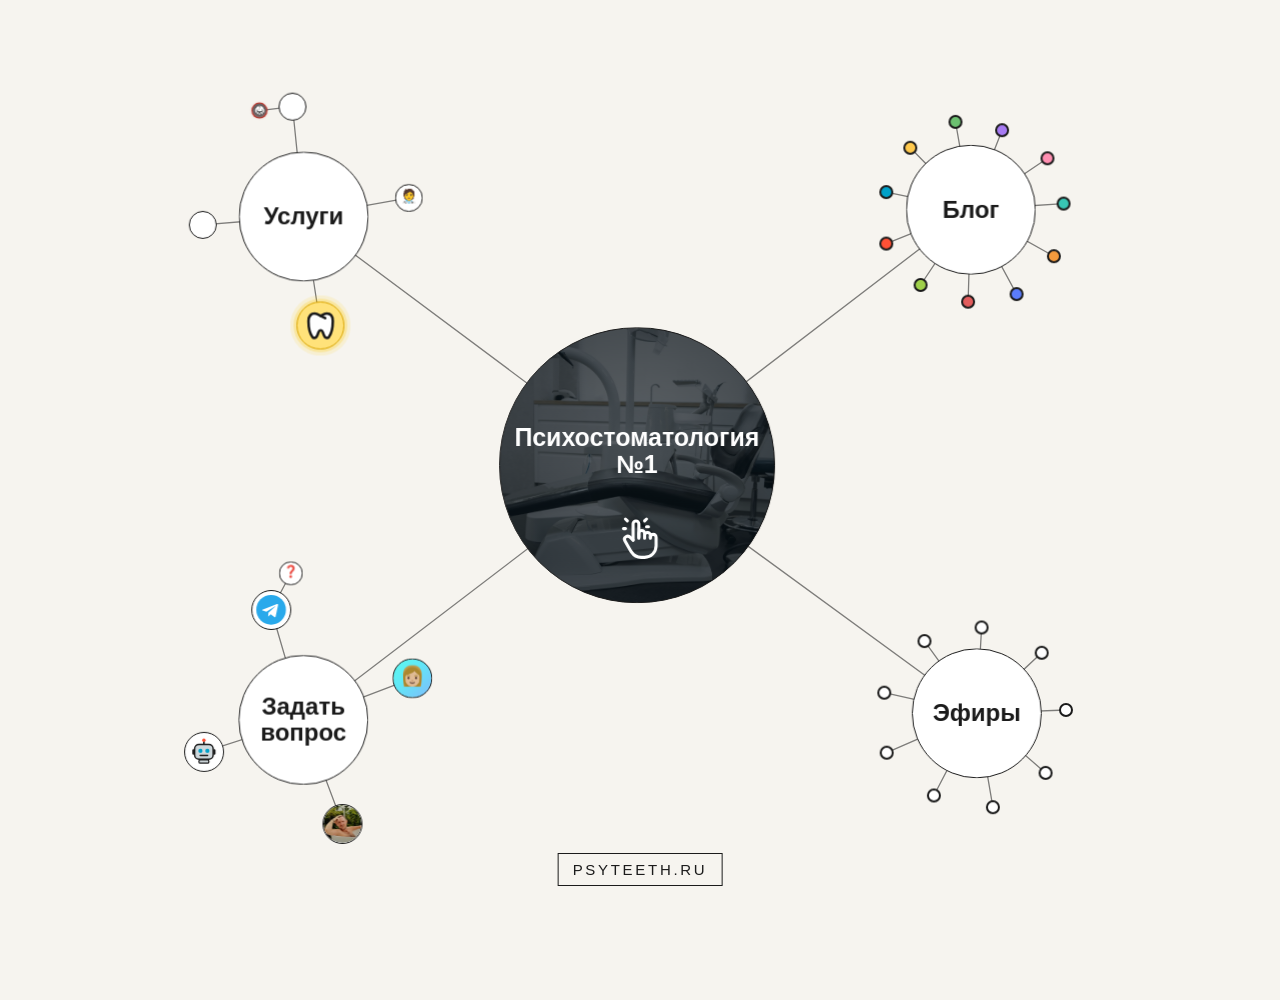
==== index.html @ ec3fba0e "Easter egg: smooth time-based eased transitions (one per step, no pauses); runs without touching the" ====
<!DOCTYPE html>
<html lang="ru">
<head>
<meta charset="utf-8">
<meta name="viewport" content="width=device-width, initial-scale=1">
<meta name="color-scheme" content="light only">
<title>Психостоматология №1</title>
<meta name="description" content="Про зубы через отношения. Без сверления и удаления.">
<link rel="canonical" href="https://psyteeth.ru/">
<meta property="og:type" content="website">
<meta property="og:title" content="Психостоматология №1">
<meta property="og:description" content="Про зубы через отношения. Без сверления и удаления.">
<meta property="og:url" content="https://psyteeth.ru/">
<meta property="og:image" content="https://psyteeth.ru/assets/img/62626664-noroot.jpg">
<link rel="icon" href="./assets/img/30326538-ttttt.svg" type="image/svg+xml">
<link rel="stylesheet" href="./assets/css/graph.css?v=98">
</head>
<body>

<a class="brand" href="#">psyteeth.ru</a>

<main id="stage" class="stage" aria-label="Карта сайта">
  <svg id="links" class="links" aria-hidden="true"></svg>
  <div id="nodes"></div>
</main>

<!-- Fallback / SEO: обычная навигация по всем разделам (видна без JS) -->
<nav id="plain" class="plain">
  <h1>Психостоматология №1</h1>
  <p>с 2020 меняем представление о работе с зубами</p>
  <h2>Услуги</h2>
  <ul>
    <li><a href="#d-diag">Бесплатная психостоматологическая диагностика</a></li>
    <li><a href="#d-cons">Первичная консультация</a></li>
    <li><a href="#d-group">Психостоматологическое сопровождение</a></li>
    <li><a href="#d-clinic">Сотрудничество для стоматологов, ортодонтов и клиник</a></li>
  </ul>
  <h2>Блог</h2>
  <ul>
    <li><a href="./tpost/2b5z7y31y1-kak-s-zubami-tak-i-s-lyudmi/">Как с зубами, так и с людьми</a></li>
    <li><a href="./tpost/4pg2djogx1-neirofiziologiya-otnoshenii/">Нейрофизиология отношений</a></li>
    <li><a href="./tpost/xg83um4a61-rabota-s-zubami-cherez-otnosheniya/">Работа с зубами через отношения</a></li>
    <li><a href="./tpost/5kuc10joi1-3-nartsissicheskie-manipulyatsii-dlya-ro/">3 нарциссические манипуляции для роста зубов</a></li>
    <li><a href="./tpost/fkoyrnydv1-priznaki-limbicheskoi-kommunikatsii/">Признаки лимбической коммуникации</a></li>
    <li><a href="./tpost/jg9p8c63y1-ot-malodushiya-k-smireniyu-sokrovischa-i/">От малодушия к смирению. Сокровища и ядовитые змеи.</a></li>
    <li><a href="./tpost/9784akp351-strashnaya-istoriya-21-zuba-papasha-to-t/">Страшная история 21 зуба. Папаша-то твой козлом был.</a></li>
    <li><a href="./tpost/hick2ydx31-zubi-i-beskonechnaya-borba-zla-s-dobrom/">Зубы и бесконечная борьба зла с добром.</a></li>
    <li><a href="./tpost/separation/">Третья сепарация</a></li>
    <li><a href="./tpost/havefun/">Инструкция по эксплуатации "БЕЗЗУБЫХ".</a></li>
    <li><a href="./tpost/shutup/">Закрой свой рот! Ты слишком ...</a></li>
  </ul>
  <h2>Эфиры</h2>
  <ul>
    <li><a href="https://t.me/psy_teeth_official/780">Чем дышат клиенты Психостоматологии №1</a></li>
    <li><a href="https://t.me/psy_teeth_official/777">Зубы и чувства, которые за ними прячутся</a></li>
    <li><a href="https://t.me/psy_teeth_official/772">Стабилизатор или катализатор</a></li>
    <li><a href="https://t.me/psy_teeth_official/767">Расстройство</a></li>
    <li><a href="https://t.me/psy_teeth_official/732">Очковтирательство</a></li>
    <li><a href="https://t.me/psy_teeth_official/718">Слова</a></li>
    <li><a href="https://t.me/psy_teeth_official/692">Я строю себя из других</a></li>
    <li><a href="https://t.me/psy_teeth_official/689">Запрет на победу</a></li>
    <li><a href="https://t.me/psy_teeth_official/674">Лайфхак да Винчи</a></li>
  </ul>
  <p><a href="https://t.me/psy_teeth_official">Больше эфиров и подкастов в Телеграм-канале</a></p>
  <h2>Задать вопрос</h2>
  <ul>
    <li><a href="https://t.me/psyteeth">Администратору Марии</a></li>
    <li><a href="https://t.me/happinessguy">Создателю Психостоматологии №1 Антону Казакову</a></li>
    <li><a href="https://t.me/dramakiller_bot">Боту про зубы и отношения</a></li>
    <li><a href="https://t.me/psy_teeth">В чате психостоматологии</a></li>
  </ul>
</nav>

<dialog id="modal" class="modal">
  <button class="modal__close" type="button" aria-label="Закрыть">×</button>
  <div class="modal__body"></div>
</dialog>

<!-- Тексты услуг (перенесены с psyteeth.ru без изменений) -->
<div class="details" id="details">
<section id="d-diag">
  <h3>Бесплатная психостоматологическая диагностика</h3>
  <p>Проводится для следующих случаев:</p>
  <ul>
    <li>кариес с наличием болевых ощущений и без</li><li>кривизна зуба</li><li>раскол/скол зуба</li><li>зубной камень</li><li>периодонтит</li><li>пародонтит</li><li>стоматит</li><li>адентия</li><li>спадание моста</li><li>налёт</li><li>запах</li><li>киста</li><li>гранулема, свищ</li><li>проблемы прикуса</li><li>рецессия десны</li><li>травматичность десны</li><li>кровоточивость</li><li>и другие беспокоящие вопросы, в т.ч. по зубам детей.</li>
  </ul>
  <p><strong>! если тот или иной вопрос по зубам не вызывает у вас дискомфорта, диагностика вам не подходит !</strong></p>
  <p>Бесплатная диагностика предназначена для поиска причин происходящего с зубами/десной/челюстью, продолжительность до 20 минут.</p>
  <p><strong>Что вы получите:</strong></p>
  <ul>
    <li>понимание проблемного паттерна коммуникации в повторяющейся стрессовой ситуации;</li>
    <li>понимание целевого паттерна коммуникации в стрессовой ситуации;</li>
    <li>рекомендации по развитию целевого поведения.</li>
  </ul>
  <p><strong>Формат проведения:</strong> видео созвон с записью видео (видео может быть использовано на ресурсах психостоматологии). Если Вас смущает публичный формат, то есть возможность провести диагностику без записи видео. Стоимость такой диагностики 1000 рублей.</p>
  <p><strong>Диагностику проводит:</strong> руководитель психостоматологии.</p>
  <p>Запись через администратора Марию — писать <a class="link" href="https://t.me/psyteeth" target="_blank" rel="noopener">в Telegram</a></p>
</section>
<section id="d-cons">
  <h3>Первичная консультация</h3>
  <p>Психологическая консультация по беспокоящему состоянию/симптому зубов или челюсти продолжительностью 1 час. За это время вы сможете:</p>
  <ul>
    <li>Проработать свой запрос по волнующему вопросу с зубами</li>
    <li>Протестировать передовые психостоматологические техники для работы с зубами и отношениями.</li>
  </ul>
  <p><strong>Стоимость:</strong> 2500 руб* (повторные консультации - 5000 руб.)<br><strong>Формат:</strong> онлайн**<br><strong>Консультацию проводит:</strong> специалист психостоматологии.</p>
  <p>*в случае отсутствия готовности к психостоматологической работе или психологического сопротивления к работе консультация прерывается, стоимость возвращается в полном объема.<br>** консультация проходит в онлайн формате и происходит над одним конкретным симптомом, который ощутимо беспокоит в моменте.</p>
  <p>Запись через администратора Марию — писать <a class="link" href="https://t.me/psyteeth" target="_blank" rel="noopener">в Telegram</a></p>
</section>
<section id="d-group">
  <h3>Психостоматологическое сопровождение (лучший вариант для работы с зубами)</h3>
  <p>Психостоматологическая работа с зубами через работу с коммуникацией в отношениях (в групповом формате)</p>
  <ul>
    <li>для тех, кто решительно нацелен на улучшение состояния зубов через работу с отношениями;</li>
    <li>в онлайн формате, в группе единомышленников, с поддержкой специалистов психостоматологии;</li>
    <li>для того, чтобы развить эмоциональную устойчивость в любой коммуникации, научиться переводить стресс оппонента в спокойствие и уметь выстраивать конструктивную коммуникацию с любым человеком.</li>
  </ul>
  <p>Сопровождение доступно только после бесплатной диагностики.<br>Происходит в групповом формате при участии всех специалистов Психостоматологии №1.</p>
  <p><strong>Стоимость:</strong> 15 000 руб / месяц<br>Возможно индивидуальное сопровождение.<br>Подробнее о том, как происходит работа - <a class="link" href="https://psyteeth.github.io/schedule/" target="_blank" rel="noopener">в статистике</a></p>
</section>
<section id="d-clinic">
  <h3>Сотрудничество для стоматологов, ортодонтов и клиник</h3>
  <p>Психостоматологическая диагностика вашего клиента на предмет первопричин проблемы</p>
  <ul>
    <li>чтобы было понятно, почему происходят рецидивы и как их избежать</li>
    <li>чтобы прояснить необъяснимые с точки зрения классической стоматологии процессы</li>
    <li>чтобы результаты вашей работы сохранялись дольше</li>
    <li>чтобы добавить профессионализма своему подходу</li>
    <li>чтобы провести научное исследование на тему совместного подхода в работе с зубами</li>
  </ul>
  <p>Вы можете быть одними из первых, кто внедрит в свою работу психостоматологический подход, а можете подождать пока это станет мейнстримом.</p>
  <p><a class="link" href="https://t.me/psyteeth">Обговорить этот вопрос в чате</a></p>
</section>
<section id="d-example" data-wide>
  <div class="ex">
    <img class="ex__img" src="./assets/img/38663039-getty-images--Nf8tXG.jpg" alt="Улыбающаяся женщина держит снимок своих зубов">
    <div class="ex__b">
      <p class="ex__lead">И в итоге таких историй накапливается на пол‑рта, а то и больше.</p>
      <div class="ex__col ex__she"><b>И тогда человек сколько угодно может говорить о себе, что он</b><span>свободный</span><span>лёгкий</span><span>радостный</span><span>открытый</span><span>уверенный</span><span>спокойный</span></div>
      <div class="ex__col ex__teeth"><b>А его зубы будут снова и снова говорить, что внутри он чувствует себя</b><span>некрасивым</span><span>ущербным</span><span>неполноценным</span><span>виноватым</span><span>тревожным</span><span>жалким</span><i>и фонит этим. И удивляется, почему что-то в жизни не получается и к нему странно относятся.</i></div>
      <p class="ex__end">Поэтому, если у тебя дискомфорт с зубами, возможно, это знак, что пришло время перестать его накапливать и фонить им и что-то в своей жизни поменять.</p>
      <button type="button" class="ex__ok" data-close>Понятненько</button>
    </div>
  </div>
</section>
<section id="d-kungfu">
  <div class="zkf">
    <div class="zkf__head"><h3>Зубное кунг-фу</h3><span class="zkf__tag">с личным тренером</span></div>
    <p>Вас задевают, а вы терпите и держите лицо. Исцеление отношений помогает перестать подстраиваться и срываться. Зубное кунг-фу добавляет личного тренера и конкретные шаги, чтобы пройти <a class="zkf__link" href="./tpost/xg83um4a61-rabota-s-zubami-cherez-otnosheniya/" target="_blank" rel="noopener">Путь Героя</a>: сделать то, что раньше избегали, и вернуть себе часть себя, от которой когда-то отказались ради мира с другими.</p>
    <ul>
      <li>Каждую неделю один шаг, которого вы избегали (сказать, отказать, попросить), и разбор того, что при этом поднимается: страх, стыд, вина.</li>
      <li>Чужое недовольство перестаёт выбивать из колеи, а силы, которые уходили на терпение, возвращаются.</li>
      <li>Вы смотрите, как вместе с этим меняются зубы и отношения.</li>
    </ul>
    <p><strong>5 созвонов-тренировок в неделю</strong>, 2 дня выходных.</p>
    <div class="zkf__tiles">
      <div class="zkf__tile">
        <span class="zkf__who">с Гульназ, Таней или Яной</span>
        <span class="zkf__price">+20 000 ₽ в месяц</span>
        <span class="zkf__dur">тренировка 20–40 минут</span>
        <span class="zkf__extra"><strong>Бонус сверх пяти:</strong> раз в неделю дополнительная тренировка с Антоном на эфире Исцеления отношений. Этот формат только для участников Зубного кунг-фу.</span>
      </div>
      <div class="zkf__col">
        <div class="zkf__tile">
          <span class="zkf__who">с Антоном</span>
          <span class="zkf__price">+50 000 ₽ в месяц</span>
          <span class="zkf__dur">тренировка 15–30 минут</span>
        </div>
        <div class="zkf__book">
          <span>Участие в Зубном кунг-фу возможно только при одновременном участии в Исцелении отношений.</span>
          <span>Запись через администратора Марию — писать <a class="zkf__link" href="https://t.me/psyteeth" target="_blank" rel="noopener">в Telegram</a></span>
        </div>
      </div>
    </div>
  </div>
</section>
<section id="d-chat">
  <h3>Чат психостоматологии</h3>
  <p>В чат психостоматологии действует доступ по заявкам. Если вас ещё не добавили, напишите <a class="link" href="https://t.me/psyteeth" target="_blank" rel="noopener">администратору Марии</a>: «Добавьте меня, пожалуйста, в чат».</p>
  <p><a class="btn-tg" href="https://t.me/psy_teeth" target="_blank" rel="noopener">Перейти в чат</a></p>
</section>
<section id="d-faq1">
  <h3>Пример вопроса из чата</h3>
  <p>«Расскажите подробнее, как проходит работа в Исцелении. Есть ли ежедневные созвоны? Задания? Хочу понять, как встроить это в свой рабочий график».</p>
  <p>В чате психостоматологии на такие вопросы отвечают тренеры и участники. Если чат не открывается — напишите <a class="link" href="https://t.me/psyteeth" target="_blank" rel="noopener">администратору Марии</a>, чтобы вас добавили.</p>
  <p><a class="btn-tg" href="https://t.me/psy_teeth/61651" target="_blank" rel="noopener">Смотреть ответы в чате</a></p>
</section>
<section id="d-a1">
  <h3>Как с зубами, так и с людьми</h3>
  <p class="meta">Статья · Антон Казаков</p>
  <p>Заболел зуб — и первая мысль: «пора к стоматологу». А почему именно этот зуб и именно сейчас? Антон Казаков делится главным выводом психостоматологических исследований: то, как мы обращаемся со своими зубами, повторяет то, как мы обращаемся с людьми — кого контролируем, от кого прячемся, перед кем молчим.</p>
  <p><a class="btn-tg" href="./tpost/2b5z7y31y1-kak-s-zubami-tak-i-s-lyudmi/">Читать статью</a></p>
</section>
<section id="d-a2">
  <h3>Нейрофизиология отношений</h3>
  <p class="meta">Статья · Антон Казаков</p>
  <p>На словах мы знаем, как строить хорошие отношения, а на деле снова ссоримся, обижаемся и молчим. Почему? В мозге есть две «команды»: одна рассуждает, как правильно, а другая — древняя лимбическая система — в момент угрозы решает всё сама. Простым языком о том, как мозг ведёт себя в отношениях.</p>
  <p><a class="btn-tg" href="./tpost/4pg2djogx1-neirofiziologiya-otnoshenii/">Читать статью</a></p>
</section>
<section id="d-a3">
  <h3>Работа с зубами через отношения</h3>
  <p class="meta">Статья · Антон Казаков</p>
  <p>Вы хотите отношений теплее и честнее, чем были у ваших родителей. Но в споре почему-то снова доказываете свою правоту, а не слышите другого. О том, на что опираться в общении, когда и у вас, и у собеседника включается «режим защиты», и как каждый разговор может стать шагом к улыбке.</p>
  <p><a class="btn-tg" href="./tpost/xg83um4a61-rabota-s-zubami-cherez-otnosheniya/">Читать статью</a></p>
</section>
<section id="d-a4">
  <h3>3 нарциссические манипуляции для роста зубов</h3>
  <p class="meta">Статья · Антон Казаков</p>
  <p>Вас легко задеть: критика, недовольство, колкость — и вы весь день прокручиваете это в голове, тратя силы на оправдания. На примере интернет-троллинга Антон Казаков объясняет, как работают провокации и как превратить чужие нападки в топливо для творчества и роста вместо обиды и борьбы.</p>
  <p><a class="btn-tg" href="./tpost/5kuc10joi1-3-nartsissicheskie-manipulyatsii-dlya-ro/">Читать статью</a></p>
</section>
<section id="d-a5">
  <h3>Признаки лимбической коммуникации</h3>
  <p class="meta">Статья · Антон Казаков</p>
  <p>Как понять, что с вами сейчас говорит не человек, а его страх? Он нападает, уходит от темы, «зависает», угождает или долго оправдывается. Статья разбирает эти пять реакций — особенно привычку объясняться и оправдываться вместо простого «мне надо».</p>
  <p><a class="btn-tg" href="./tpost/fkoyrnydv1-priznaki-limbicheskoi-kommunikatsii/">Читать статью</a></p>
</section>
<section id="d-a6">
  <h3>От малодушия к смирению. Сокровища и ядовитые змеи.</h3>
  <p class="meta">Статья · Антон Казаков</p>
  <p>Когда становится трудно, хочется, чтобы кто-то убрал все опасности и сделал жизнь легче. Через древнюю притчу о Моисее и ядовитых змеях Антон Казаков размышляет, что на самом деле помогает расти — защита от трудностей или умение смотреть им в лицо.</p>
  <p><a class="btn-tg" href="./tpost/jg9p8c63y1-ot-malodushiya-k-smireniyu-sokrovischa-i/">Читать статью</a></p>
</section>
<section id="d-a7">
  <h3>Страшная история 21 зуба. Папаша-то твой козлом был.</h3>
  <p class="meta">Статья · Антон Казаков</p>
  <p>Воспалённый передний зуб и предложенная операция когда-то привели Антона Казакова в психостоматологию. Личная и профессиональная история о том, как с передним зубом связаны отношения с родителями, роль «хорошего мальчика» и образ отца, сложившийся в семье.</p>
  <p><a class="btn-tg" href="./tpost/9784akp351-strashnaya-istoriya-21-zuba-papasha-to-t/">Читать статью</a></p>
</section>
<section id="d-a8">
  <h3>Зубы и бесконечная борьба зла с добром.</h3>
  <p class="meta">Статья · Антон Казаков</p>
  <p>Вы хороший и правильный человек и точно знаете, какими должны быть вы и окружающие. Но откуда это знание? Через притчу о львёнке, выросшем среди овец, — о том, как чужие представления о «хорошем» заменяют нам собственную природу.</p>
  <p><a class="btn-tg" href="./tpost/hick2ydx31-zubi-i-beskonechnaya-borba-zla-s-dobrom/">Читать статью</a></p>
</section>
<section id="d-a9">
  <h3>Третья сепарация</h3>
  <p class="meta">Статья · Антон Казаков</p>
  <p>Дважды в жизни, в детстве и в подростковом возрасте, мы отделяемся от родителей, и оба раза у нас растут зубы. Если с зубами проблемы, возможно, это отделение так и не завершилось. О том, что снимок зубов может рассказать о связи с мамой или папой и почему взрослому нужна третья, осознанная сепарация.</p>
  <p><a class="btn-tg" href="./tpost/separation/">Читать статью</a></p>
</section>
<section id="d-a10">
  <h3>Инструкция по эксплуатации "БЕЗЗУБЫХ".</h3>
  <p class="meta">Статья · Антон Казаков</p>
  <p>«Я убираю из жизни всех, кто меня не устраивает» — звучит как здоровая граница. Но так ли это? С помощью простой карты общения психолога Тимоти Лири статья показывает, как человек, приученный с детства ждать одобрения, сам отталкивает тех, кто мог бы сделать его сильнее.</p>
  <p><a class="btn-tg" href="./tpost/havefun/">Читать статью</a></p>
</section>
<section id="d-a11">
  <h3>Закрой свой рот! Ты слишком ...</h3>
  <p class="meta">Статья · Антон Казаков</p>
  <p>«Не выдумывай», «тебе показалось», «ты слишком чувствительный» — знакомо? Статья для тех, у кого «нормальное детство и любящая семья», но уже не один стоматолог за плечами. О том, как у человека тихо отнимают право доверять своим глазам и чувствам и как это связано с зубами.</p>
  <p><a class="btn-tg" href="./tpost/shutup/">Читать статью</a></p>
</section>
<section id="d-e1">
  <h3>Чем дышат клиенты Психостоматологии №1</h3>
  <p class="meta">Эфир · 11 ноября 2026</p>
  <p>Вы заботливый человек: помогаете близким, сглаживаете конфликты, умеете промолчать, чтобы никого не расстроить. А зубы при этом болят, крошатся, и есть приходится осторожно, на одну сторону.</p>
  <p>В эфире Антон Казаков делится выводами шести с половиной лет работы психостоматологии. Почему за зубом, который «включается» и отнимает улыбку, почти всегда стоит близкий человек со словами «мне плохо, порадуй меня». Почему привычка подстраиваться и держать лицо — те самые «медальки за хорошесть» — обходится зубам дороже всего. И что меняется, когда перестаёшь спасать других за свой счёт и начинаешь спокойно говорить о своих чувствах: вплоть до того, что снова можно без страха есть холодное, сладкое и жевать на обе стороны.</p>
  <p><a class="btn-tg" href="https://t.me/psy_teeth_official/780" target="_blank" rel="noopener">Смотреть в Телеграме</a></p>
</section>
<section id="d-e2">
  <h3>Зубы и чувства, которые за ними прячутся</h3>
  <p class="meta">Эфир · 5 ноября 2026 · Гульназ Казакова</p>
  <p>Вы привыкли справляться сами: не нагружать близких, не просить и не показывать, что вам трудно. Снаружи — спокойствие, а зубы в это время болят, кровоточат и разрушаются.</p>
  <p>Гульназ Казакова честно, на примере своей пары с Антоном Казаковым, рассказывает, какие чувства на самом деле «вывозят» наши зубы: стыд, когда закончились деньги, спрятанное «мужчина всё-таки должен», неловкость попросить и неловкость отказать. Почему близкие всё это считывают, даже когда мы молчим. И как разговор от сердца к сердцу — без претензий и обид — снимает напряжение: у Антона перестал болеть зуб, и он снова смог нормально жевать.</p>
  <p><a class="btn-tg" href="https://t.me/psy_teeth_official/777" target="_blank" rel="noopener">Смотреть в Телеграме</a></p>
</section>
<section id="d-e3">
  <h3>Стабилизатор или катализатор</h3>
  <p class="meta">Эфир · 5 октября 2026 · Антон Казаков</p>
  <p>Вы хороший человек: сглаживаете углы, успокаиваете, подстраиваетесь, чтобы близким было легче. И при этом вас задевает, когда другие не делают того же для вас — опаздывают, не помогают, не уступают. А зубы тем временем болят.</p>
  <p>Антон Казаков объясняет новую простую схему психостоматологии. В любом общении мы либо «стабилизатор» — тот, кто гасит чужое плохое настроение и делает вид, что всё в порядке, — либо «катализатор», который не подыгрывает и тем самым помогает человеку вырасти. Почему привычка быть удобным передаётся по цепочке от родителей к детям и оседает в зубах. И почему тот, кто вас раздражает, часто и есть ваш шанс на перемены — для отношений и для зубов.</p>
  <p><a class="btn-tg" href="https://t.me/psy_teeth_official/772" target="_blank" rel="noopener">Смотреть в Телеграме</a></p>
</section>
<section id="d-e4">
  <h3>Расстройство</h3>
  <p class="meta">Эфир · 3 октября 2026 · Антон Казаков</p>
  <p>Вы умеете держать лицо: даже когда внутри всё кипит, на вопрос «как дела?» отвечаете «нормально». Вас так научили — не расстраивать маму, не огорчать близких, быть благодарным. Но зубы всё равно крошатся, воспаляются и болят.</p>
  <p>Антон Казаков рассказывает, к чему психостоматология пришла за шесть лет: проблемы с зубами часто у тех, кто не умеет расстраиваться сам и боится расстроить другого. Почему «держать лицо» — самая разрушительная привычка в отношениях: от неё растёт давление у обоих. Как прожить огорчение по-взрослому, не обижаясь и не закрываясь. И почему честная реакция — даже на мелочь вроде чипсов перед фильмом — делает отношения теплее, а зубам становится легче.</p>
  <p><a class="btn-tg" href="https://t.me/psy_teeth_official/767" target="_blank" rel="noopener">Смотреть в Телеграме</a></p>
</section>
<section id="d-e5">
  <h3>Очковтирательство</h3>
  <p class="meta">Эфир · 20 июля 2026 · Антон Казаков</p>
  <p>Вы верите близким: если мама, папа или другой авторитет сказали, что так правильно и это из любви, — значит, так и есть. Сомневаться неловко, а то и страшно. И вы смотрите на жизнь через чужие очки, даже не замечая этого.</p>
  <p>В коротком видео Антон Казаков на наглядном примере с очками показывает, как чужие «правильные» установки, которые нельзя было оспорить, искажают наш взгляд на мир — и почему психостоматология видит их отражение в проблемных зубах. О том, почему стоит задавать вопросы даже самым близким и не верить никому, кто вещает абсолютную истину, — включая нас самих.</p>
  <p><a class="btn-tg" href="https://t.me/psy_teeth_official/732" target="_blank" rel="noopener">Смотреть в Телеграме</a></p>
</section>
<section id="d-e6">
  <h3>Слова</h3>
  <p class="meta">Эфир · 21 июня 2026 · Антон Казаков</p>
  <p>Вы, наверное, не раз говорили о ком-то: «Мне от него ничего не нужно», «Мы просто разные люди», «Я его отпустил». Звучит взросло и спокойно. Но тело, похоже, думает иначе.</p>
  <p>Антон Казаков надел датчики мозговой активности и пульса и проверил на себе, как действуют фразы, которые мы повторяем о близких, — особенно о родителе, которого в детстве «вычеркнули» из семьи. Оказалось, что отдаляющие слова вызывают в теле сильный стресс, а тёплые слова о том же человеке даются с трудом — психика их боится. В эфире — список таких фраз и простое упражнение: повторите фразу минуту и прислушайтесь, легче вам от неё или тяжелее. Последний видеоэфир сезона.</p>
  <p><a class="btn-tg" href="https://t.me/psy_teeth_official/718" target="_blank" rel="noopener">Смотреть в Телеграме</a></p>
</section>
<section id="d-e7">
  <h3>Я строю себя из других</h3>
  <p class="meta">Эфир · 24 мая 2026 · Антон Казаков</p>
  <p>Вы очень ответственный человек: всё делаете как следует и ждёте того же от других. А когда близкий «не справляется» — готовит не то, забывает важное, делает по-своему, — внутри поднимается обида: меня не видят, меня не ценят. И вы берёте всё на себя.</p>
  <p>Антон Казаков рассказывает, как мы с детства собираем себя из других: уверенность растёт там, где нас хвалили, спокойствие — там, где поддерживали, а умение быть вместе — там, где нам это позволяли. Почему фраза «ты не справился, я сам» дважды стоила ему сколотого зуба. И какой простой эксперимент он предлагает вместо неё: восхищаться и поддерживать — даже тех, кто делает не так, как хотелось, и тех, кто в чём-то лучше нас.</p>
  <p><a class="btn-tg" href="https://t.me/psy_teeth_official/692" target="_blank" rel="noopener">Смотреть в Телеграме</a></p>
</section>
<section id="d-e8">
  <h3>Запрет на победу</h3>
  <p class="meta">Эфир · 17 мая 2026 · Антон Казаков</p>
  <p>Вы всё понимаете и правда хотите перемен: здоровые зубы, тёплые отношения, своё дело. Но как только до цели остаётся один простой шаг, начинается странное: болит спина, накатывает тревога, срочно нужно в телефон или к врачу — и вы снова там, откуда начали.</p>
  <p>Антон Казаков называет это «запретом на победу». По его наблюдениям за людьми, которые работают с зубами, психика в детстве запоминает: быть довольным, ярким, свободным — опасно, а быть хорошим и удобным — безопасно. Поэтому мы прячемся за маской «у меня всё хорошо», а тело тормозит нас у самой цели. В эфире — почему первый шаг к переменам начинается с честного признания, как вам на самом деле, и как отличить решение, которое ведёт к результату, от решения, которое нужно только для того, чтобы вас похвалили.</p>
  <p><a class="btn-tg" href="https://t.me/psy_teeth_official/689" target="_blank" rel="noopener">Смотреть в Телеграме</a></p>
</section>
<section id="d-e9">
  <h3>Лайфхак да Винчи</h3>
  <p class="meta">Эфир · 3 мая 2026 · Антон Казаков</p>
  <p>Вы знаете, что нужно сделать, — это просто. Но вместо простого шага вы ищете идеальный план: ещё один курс, ещё подготовка, ещё сто условий. Энтузиазма много, а результата нет, и вы снова там, откуда начали.</p>
  <p>Антон Казаков рассказывает об эксперименте 1942 года: люди видели короткое решение задачи, но всё равно выбирали длинное. Почему, по наблюдениям психостоматологии, это особенно свойственно тем, у кого проблемы с зубами: простое кажется «несерьёзным», а сложное даёт ощущение, что ты стараешься и тебя одобрят. И в чём «лайфхак»: если простая и лёгкая идея вызывает у вас внутреннее «да ну, не может быть так легко» — скорее всего, это она и есть.</p>
  <p><a class="btn-tg" href="https://t.me/psy_teeth_official/674" target="_blank" rel="noopener">Смотреть в Телеграме</a></p>
</section>
<section id="d-efir">
  <h3>Эфиры</h3>
  <p class="todo">[список свежих эфиров будет позже]</p>
</section>
</div>

<script src="./assets/js/graph.js?v=98"></script>
</body>
</html>
---- assets/css/graph.css ----
/* Психостоматология №1 — карта-граф */
*,*::before,*::after{box-sizing:border-box}
:root{
  color-scheme:light only;
  --bg:#f6f4ef;
  --ink:#1b1b1b;
  --muted:#6b6b6b;
  --accent:#00a1c9;
  --orange:#ff5136;
  --disc:#fff;
}
html,body{margin:0;background:var(--bg);color:var(--ink)}
html{-webkit-text-size-adjust:100%;text-size-adjust:100%}
body{font-family:Arial,"Noto Color Emoji",sans-serif;-webkit-font-smoothing:antialiased;overflow-x:hidden}
a{color:inherit}

.brand{position:fixed;bottom:14px;left:50%;transform:translateX(-50%);z-index:5;
  font-size:15px;letter-spacing:.18em;text-transform:uppercase;text-decoration:none;
  border:1.5px solid var(--ink);padding:7px 14px;background:var(--bg)}

/* ---- Сцена ---- */
.stage{position:relative;width:100%;min-height:100vh;display:none;overflow:hidden}
.js .stage{display:block}
.links{position:absolute;inset:0;pointer-events:none}
.links line{stroke:var(--ink);stroke-width:1.3;stroke-linecap:round}

.node{position:absolute;left:0;top:0;width:0;height:0;will-change:transform;
  text-decoration:none;color:var(--ink);background:none;border:0;padding:0;font:inherit;cursor:pointer}
.node:focus{outline:none}
.disc{position:absolute;left:calc(var(--r) * -1px);top:calc(var(--r) * -1px);
  width:calc(var(--r) * 2px);height:calc(var(--r) * 2px);border-radius:50%;
  background:var(--disc);border:1.5px solid var(--ink);
  display:flex;align-items:center;justify-content:center;text-align:center;overflow:hidden;
  transition:box-shadow .25s, border-color .25s, background-color .25s}
.node:hover .disc,.node:focus-visible .disc{box-shadow:0 0 0 6px rgba(0,161,201,.16);border-color:var(--accent)}

/* Разделы (хабы): три вида — full (центр), mid (вокруг центра), mini (молекула) */
.node--hub{z-index:3}
.node--hub .v-full,.node--hub .v-mid,.node--hub .v-mini{display:none}
.node--hub.m-full .v-full{display:flex}
.node--hub.m-mid .v-mid{display:block}
.node--hub.m-mini .v-mini{display:flex}
.node--hub.m-full{cursor:default;z-index:2}
.node--hub.m-full .disc{background:radial-gradient(circle at 35% 30%,#fff 0%,#eaf7fb 70%,#d8f0f7 100%)}
.node--hub.m-full:hover .disc{box-shadow:none;border-color:var(--ink)}
.v-full{flex-direction:column;align-items:center;gap:calc(var(--r) * .055px);padding:0 calc(var(--r) * .22px)}
.v-full .h{font-size:calc(var(--r) * .135px);font-weight:700;line-height:1.1}
.v-full .d{font-size:clamp(12px,calc(var(--r) * .078px),17px);line-height:1.35;color:#333}
.v-full .d.draft{color:var(--muted)}
.v-full .d.draft::after{content:" [черновик]";color:var(--orange);font-size:.8em}
.cta{display:inline-block;margin-top:calc(var(--r) * .04px);padding:10px 22px;border-radius:999px;
  background:var(--orange);color:#fff;text-decoration:none;font-weight:700;font-size:15px}
.cta:hover{filter:brightness(1.08)}
.v-mid{font-family:"Avenir Next",Avenir,"Segoe UI",Arial,sans-serif;font-size:clamp(18px,calc(var(--r) * .37px),30px);font-weight:600;line-height:1.1;padding:0 8px}
.v-mini{align-items:center;justify-content:center;font-weight:700;font-size:calc(var(--r) * .9px);width:100%;height:100%}
.v-mini img{width:66%;height:66%;object-fit:contain}

/* Сателлиты */
.node--leaf{z-index:4}
.node--leaf .disc{background-size:cover;background-position:center}
.node--leaf .in{font-size:clamp(10px,calc(var(--r) * .26px),16px);font-weight:700;line-height:1.15}
.node--leaf .in--big{font-size:calc(var(--r) * .7px)}
.node--leaf.m-dot .in{display:none}
.node--leaf.m-dot .disc{background-image:none !important;background:var(--disc)}
.node--leaf.has-img .disc{border-width:2px}
.node--leaf.is-ph .disc{color:var(--muted)}
.node--leaf.is-sun .disc{background:#fff3c4;border-color:#d9a400;
  box-shadow:0 0 0 calc(var(--r) * .12px) rgba(255,200,0,.25),0 0 0 calc(var(--r) * .26px) rgba(255,200,0,.12)}
.node--leaf.is-sun.m-dot .disc{background:#ffe27a}

.lab{position:absolute;white-space:normal;font-size:13px;line-height:1.25;pointer-events:none;width:max-content}
.node--leaf:not([class*="lab-"]) .lab{display:none}
.lab-b .lab{left:-80px;width:160px;text-align:center;top:calc(var(--r) * 1px + 8px);font-size:13.5px}
.lab-r .lab{left:calc(var(--r) * 1px + 7px);top:-.65em;max-width:150px}
.lab-l .lab{right:calc(var(--r) * 1px + 7px);top:-.65em;max-width:150px;text-align:right}
.node--leaf:hover .lab{color:var(--accent)}

/* ---- Модалка ---- */
.modal{max-width:640px;width:calc(100% - 32px);max-height:85vh;border:1.5px solid var(--ink);border-radius:18px;
  padding:28px 28px 24px;background:#fff;color:var(--ink);line-height:1.5;font-size:16px}
.modal::backdrop{background:rgba(20,20,20,.35)}
.modal h3{margin:0 32px 14px 0;font-size:22px;line-height:1.25}
.modal p{margin:0 0 12px}
.modal ul{margin:0 0 12px;padding-left:20px}
.modal .link{color:var(--accent)}
.modal .todo{color:var(--orange)}
.modal__close{position:absolute;top:10px;right:14px;border:0;background:none;font-size:30px;line-height:1;cursor:pointer;color:var(--ink)}

/* Тексты услуг — источник для модалки; без JS видны как обычная страница */
.js .details{display:none}
.details{max-width:760px;margin:0 auto;padding:20px}
.details section{margin-bottom:32px}

/* ---- Без JS: простая навигация ---- */
.plain{max-width:760px;margin:0 auto;padding:80px 20px 20px;line-height:1.5}
.js .plain{position:absolute;width:1px;height:1px;overflow:hidden;clip:rect(0 0 0 0);white-space:nowrap}

@media (max-width:699px){
  .brand{top:auto;bottom:14px;font-size:12px;padding:6px 10px}
  .lab-b .lab{left:-75px;width:150px;font-size:12.5px}
  .v-full .h{font-size:clamp(15px,calc(var(--r) * .13px),24px);overflow-wrap:anywhere;hyphens:auto}
  .v-full{padding:0 calc(var(--r) * .14px)}
  .cta{padding:6px 16px;font-size:13px;margin-top:2px;box-shadow:0 2px 6px rgba(255,81,54,.25)}
  .node--hub[data-id="uslugi"].m-full .v-full{padding:0 calc(var(--r) * .17px) calc(var(--r) * .06px)}
}
@media (max-width:699px){
  body:not([data-active="psy"]) .brand{display:none}
}
@media (max-width:699px){
  .lab-b .lab{left:-58px;width:116px;font-size:11.5px;top:calc(var(--r) * 1px + 5px)}
  .node--hub.m-full .v-full .d{font-size:11.5px;line-height:1.3}
}
@media (max-width:699px){
  .lab-b .lab{display:-webkit-box;-webkit-box-orient:vertical;-webkit-line-clamp:3;overflow:hidden}
}
/* большой круг «Психостоматология» кликабелен на главной и в увеличенном виде */
body[data-active="psy"] .node--hub[data-id="psy"],
body[data-active="focus"] .node--hub[data-id="psy"]{cursor:pointer}
.v-mini svg{width:58%;height:58%;display:block}

/* ---- Большой круг «Психостоматология»: затемнённое фото кресла, белый текст прямо на нём ---- */
.node--hub[data-id="psy"].m-full .disc{
  background:
    radial-gradient(circle at 50% 50%,rgba(8,16,22,.62) 0%,rgba(8,16,22,.74) 70%,rgba(8,16,22,.82) 100%),
    #2a3338 url('../img/62626664-noroot.jpg') center 60%/cover no-repeat}
.node--hub[data-id="psy"].m-full .v-full{padding:0 calc(var(--r) * .17px)}
/* шрифт считается от размера самого круга (container query), чтобы текст влезал при любом размере */
.node--hub[data-id="psy"].m-full .disc{container-type:size}
.node--hub[data-id="psy"].m-full .v-full .h{color:#fff;font-size:clamp(14px,9.1cqw,31px);hyphens:manual;overflow-wrap:normal}
.node--hub[data-id="psy"].m-full .v-full .d{color:rgba(255,255,255,.86);font-size:clamp(9.5px,4.5cqw,17px)}
/* маленький круг — только заголовок, полный текст виден по клику (круг увеличивается) */
@container (max-width:205px){ .node--hub[data-id="psy"] .v-full .d{display:none} }
.node--hub[data-id="psy"].m-full .v-full .d.draft::after{color:#ff9a85}
body[data-active="focus"] .node--hub[data-id="psy"].m-full .v-full .d{font-size:clamp(12px,3.9cqw,19px)}

/* Главная: в центральном круге только заголовок (чуть выше центра) и палец-«клик» в нижней трети; полный текст — по клику */
.tap{display:none}
body[data-active="psy"] .node--hub[data-id="psy"] .v-full .d{display:none}
body[data-active="psy"] .node--hub[data-id="psy"] .v-full{padding-bottom:10cqw}
body[data-active="psy"] .node--hub[data-id="psy"] .tap{display:block;position:absolute;left:0;right:0;bottom:15%;
  margin:0 auto;width:clamp(28px,19cqw,46px);color:#fff}
.tap svg{display:block;width:100%;height:auto;overflow:visible;transform:translateX(8%)} /* оптическая коррекция: указательный палец смещён влево в рисунке */
.tap .hand{transform-origin:50% 60%;animation:tap-press 2.4s ease-in-out infinite}
.tap .rays{animation:tap-rays 2.4s ease-in-out infinite}
@keyframes tap-press{0%,55%,100%{transform:translate(0,0) scale(1)}25%{transform:translate(-.6px,-.6px) scale(.9)}}
@keyframes tap-rays{0%,15%{opacity:.25}28%{opacity:1}55%,100%{opacity:.25}}
@media (prefers-reduced-motion:reduce){ .tap .hand,.tap .rays{animation:none !important;opacity:1} }

/* Главная: цветные точки статей Блога */
.node--leaf.m-dot[style*="--dot"] .disc{background:var(--dot)}

/* иконки-аватарки внутри сателлитов (видны и в маленьком виде на главной) */
.node--leaf .ico{display:block;width:78%;height:78%}
.node--leaf .ico svg{display:block;width:100%;height:100%}
.node--leaf .ava{display:block;width:100%;height:100%;object-fit:cover;border-radius:50%}

/* Зубик в молекуле = «на главную»: крупнее, мягко пульсирует, подпись под ним */
.home-cap{display:none}
.node--hub[data-id="psy"].m-mini .disc{background:#fff;border-color:var(--accent);border-width:2px;
  animation:home-pulse 2.6s ease-out infinite}
.node--hub[data-id="psy"].m-mini .v-mini img{width:72%;height:72%}
.node--hub[data-id="psy"].m-mini .home-cap{display:block;position:absolute;left:-60px;width:120px;text-align:center;
  top:calc(var(--r) * 1px + 7px);font-size:13px;font-weight:600;color:var(--accent);letter-spacing:.02em;pointer-events:none}
@keyframes home-pulse{0%{box-shadow:0 0 0 0 rgba(0,161,201,.38)}70%,100%{box-shadow:0 0 0 calc(var(--r) * .45px) rgba(0,161,201,0)}}
@media (prefers-reduced-motion:reduce){ .node--hub[data-id="psy"].m-mini .disc{animation:none;box-shadow:0 0 0 5px rgba(0,161,201,.18)} }
@media (max-width:699px){ .node--hub[data-id="psy"].m-mini .home-cap{font-size:11.5px;top:calc(var(--r) * 1px + 4px)} }
.node--hub[data-id="psy"].m-mini.lab-t .home-cap{top:auto;bottom:calc(var(--r) * 1px + 7px)}

/* Низкий экран (телефон в альбомной ориентации): плашка в самом низу страницы и прокручивается вместе с ней, не поверх карты */
@media (max-height:520px){
  body{position:relative}
  .brand{position:absolute;bottom:10px;font-size:12px;padding:6px 10px}
}

/* эмодзи внутри сателлита (Администратору) — крупно, системный шрифт эмодзи */
.node--leaf .emo{font-size:calc(var(--r) * .98px);line-height:1;transform:translateY(-7%);font-family:"Apple Color Emoji","Segoe UI Emoji","Noto Color Emoji",sans-serif}
/* картинка, видимая только в маленьком виде на главной (зубик в жёлтом кружке диагностики) */
.node--leaf .dot-ico{display:none}
.node--leaf.m-dot .dot-ico{display:block;width:80%;height:80%}
.node--leaf .dot-ico svg{display:block;width:100%;height:100%}
/* фон эмодзи «Администратору» — бирюзово-голубой, как был у аватарки с зубом */
.node--leaf[data-id="admin"] .disc{background:linear-gradient(135deg,#5afcef 0%,#62e6f8 45%,#80bcfb 100%) !important}

/* Модалка эфира: дата и кнопка на пост в Телеграме */
.modal .meta{color:var(--muted);font-size:14px;margin-top:-8px}
.modal .btn-tg{display:inline-block;margin-top:6px;padding:11px 22px;border-radius:999px;background:var(--accent);color:#fff;text-decoration:none;font-weight:700}
.modal .btn-tg:hover{filter:brightness(1.08)}

/* Подпись-ссылка внизу большого круга раздела (Эфиры → Телеграм-канал) */
.hub-foot{display:flex;flex-direction:column;align-items:center;gap:6px;margin-top:calc(var(--r) * .03px);
  text-decoration:none;color:var(--muted);font-size:clamp(11px,calc(var(--r) * .07px),14px);line-height:1.3}
.hub-foot__i{display:block;width:clamp(26px,calc(var(--r) * .2px),38px);height:clamp(26px,calc(var(--r) * .2px),38px)}
.hub-foot__i svg{display:block;width:100%;height:100%}
.hub-foot:hover{color:var(--accent)}
.hub-foot:hover .hub-foot__i{transform:scale(1.08)}

/* Эфиры на телефоне: весь текст и ссылка помещаются в круг */
@media (max-width:699px){
  .node--hub[data-id="efiry"].m-full .v-full,.node--hub[data-id="vopros"].m-full .v-full{padding:0 10px;gap:3px}
  .node--hub[data-id="efiry"].m-full .v-full .h{font-size:17px}
  .node--hub[data-id="efiry"].m-full .v-full .d,.node--hub[data-id="vopros"].m-full .v-full .d{font-size:10.5px;line-height:1.25}
  .node--hub[data-id="efiry"].m-full .hub-foot{font-size:9.5px;line-height:1.2;gap:3px;margin-top:2px}
  .node--hub[data-id="efiry"].m-full .hub-foot__i{width:24px;height:24px}
}

/* Круг раздела в центре — поверх сателлитов и их подписей: если что-то и заходит, то под него */
.node--hub.m-full{z-index:5}
.node--hub[data-id="psy"].m-full{z-index:2}

/* Подписи сателлитов в разделе — на полупрозрачной плашке, прикрывают линию связи */
.node--leaf.lab-b .lab{left:0;width:max-content;max-width:160px;transform:translateX(-50%);
  background:rgba(246,244,239,.88);padding:2px 7px;border-radius:9px}
@media (max-width:699px){
  .node--leaf.lab-b .lab{left:0;width:max-content;max-width:112px;-webkit-line-clamp:4;hyphens:manual;-webkit-hyphens:manual}
  /* Эфиры: заголовок крупнее, подпись про канал пониже */
  .node--hub[data-id="efiry"].m-full .v-full{gap:5px;padding:0 14px}
  .node--hub[data-id="efiry"].m-full .v-full .h{font-size:21px}
  .node--hub[data-id="efiry"].m-full .hub-foot{margin-top:7px}
}

/* Подпись из одного слова (например «Очковтирательство») — целиком, без переноса */
.node--leaf .lab.lab--one{max-width:none;hyphens:manual;-webkit-hyphens:manual;white-space:nowrap}
.node--leaf .lab.lab--pre{max-width:none;hyphens:manual;-webkit-hyphens:manual;white-space:pre}

/* Большой круг раздела кликабелен: повторный клик возвращает на главную */
.node--hub.m-full{cursor:pointer}

/* «Задать вопрос»: строки-подсказки с отбивкой */
.node--hub[data-id="vopros"].m-full .v-full .d{line-height:1.35}
@media (max-width:699px){ .node--hub[data-id="vopros"].m-full .v-full .h{font-size:18px} }

/* «Задать вопрос»: заголовок крупнее и выше, ниже — список адресатов с точками */
.node--hub[data-id="vopros"].m-full .v-full{padding-bottom:calc(var(--r) * .1px)}
.node--hub[data-id="vopros"].m-full .v-full .h{font-size:calc(var(--r) * .16px);margin-bottom:calc(var(--r) * .04px)}
.ask-list{list-style:none;margin:0 auto;padding:0;text-align:left;max-width:86%}
.ask-list li{position:relative;padding-left:1em;margin:0 0 .35em}
.ask-list li::before{content:"•";position:absolute;left:.2em;color:var(--accent);font-weight:700}
@media (max-width:699px){
  .node--hub[data-id="vopros"].m-full .v-full .h{font-size:23px}
  .ask-list{max-width:90%}
}

/* Подпись маленького кружка над ним (когда он выше «родителя») — на такой же плашке */
.node--leaf.lab-t .lab{left:0;bottom:calc(var(--r) * 1px + 4px);width:max-content;max-width:160px;transform:translateX(-50%);
  text-align:center;font-size:13.5px;background:rgba(246,244,239,.88);padding:2px 7px;border-radius:9px}
@media (max-width:699px){ .node--leaf.lab-t .lab{max-width:112px;font-size:11.5px} }
.node--leaf.lab-l .lab,.node--leaf.lab-r .lab{background:rgba(246,244,239,.88);padding:2px 7px;border-radius:9px}

/* Кнопка-«Записаться» как <button> — без рамки, как ссылка-кнопка */
button.cta{border:0;cursor:pointer;font-family:inherit}
/* Подписи-плашки поскромнее: меньше отступы, чтобы не перекрывать лучи издалека */
.node--leaf.lab-b .lab,.node--leaf.lab-t .lab,.node--leaf.lab-l .lab,.node--leaf.lab-r .lab{padding:0 3px;border-radius:5px;background:rgba(246,244,239,.8)}
/* Жёлтое свечение бесплатной диагностики в разделе — тоньше */
.node--leaf.is-sun.m-ring .disc{box-shadow:0 0 0 calc(var(--r) * .06px) rgba(255,200,0,.28),0 0 0 calc(var(--r) * .12px) rgba(255,200,0,.12)}

/* ---- Блок «Зубное кунг-фу» (окно сателлита); стили только внутри .zkf ---- */
.zkf__head{display:flex;flex-wrap:wrap;align-items:baseline;column-gap:10px;row-gap:4px;margin:0 32px 14px 0}
.zkf__head h3{margin:0}
.zkf__tag{font-size:13px;font-weight:700;color:var(--accent);border:1.5px solid var(--accent);border-radius:999px;padding:2px 10px;white-space:nowrap}
.zkf__link{color:var(--accent);text-decoration:underline;text-underline-offset:2px}
.zkf__tiles{display:grid;grid-template-columns:1fr 1fr;gap:12px;margin-top:14px}
.zkf__col{display:flex;flex-direction:column;gap:12px}
.zkf__tile{display:flex;flex-direction:column;gap:4px;border:1.5px solid var(--ink);border-radius:14px;padding:12px 14px;background:var(--bg)}
.zkf__book{flex:1;display:flex;flex-direction:column;justify-content:center;gap:6px;border-radius:14px;padding:12px 14px;font-size:13px;line-height:1.4;
  background:rgba(0,161,201,.07);border:1.5px dashed rgba(0,161,201,.55)}
.zkf__who{font-size:14px;color:var(--muted);white-space:nowrap}
.zkf__price{font-size:22px;font-weight:700;line-height:1.2}
.zkf__dur{font-size:13px;color:var(--muted)}
.zkf__extra{font-size:12px;line-height:1.4;color:var(--ink)}
@media (max-width:599px){
  .zkf__tiles{grid-template-columns:1fr;gap:10px}
  .zkf__col{gap:10px}
}
/* «Зубное кунг-фу»: кимоно на тёмной графитовой плашке, к краю краснеет */
.node--leaf[data-id="kungfu"] .disc{
  background:radial-gradient(circle at 50% 45%,rgba(58,52,56,.82) 0%,rgba(58,52,56,.78) 52%,rgba(196,40,30,.62) 100%),#f6f4ef !important;   /* под полупрозрачным градиентом — сплошной фон, чтобы луч не просвечивал */
  border-color:rgba(196,40,30,.75);box-shadow:0 0 calc(var(--r) * .24px) rgba(196,40,30,.35)}
.node--leaf[data-id="kungfu"]:hover .disc{border-color:rgba(196,40,30,.95);box-shadow:0 0 calc(var(--r) * .34px) rgba(196,40,30,.5)}
/* цена «за месяц»: 15 000 ₽ и под ним «месяц», близко друг к другу */
.node--leaf .pf{display:flex;flex-direction:column;align-items:center;line-height:1}
.node--leaf .pf b{white-space:nowrap;font-size:1.12em}
.node--leaf .pf span{font-size:max(10.5px,.9em);font-weight:600;margin-top:.14em}

/* ---- Раскрытая «Психостоматология №1» (#psy): цитата, название + бегущая строка, описание, кнопка ---- */
.psyx{position:absolute;left:50%;top:50%;transform:translate(-50%,-50%);color:#fff;opacity:0;visibility:hidden;pointer-events:none;
  transition:opacity .45s ease,visibility 0s linear .45s;z-index:3}
body[data-active="focus"] .node--hub[data-id="psy"] .psyx{opacity:1;visibility:visible;pointer-events:auto;transition:opacity .55s ease .25s,visibility 0s}
body[data-active="focus"] .node--hub[data-id="psy"] .v-full{display:none}
body[data-active="focus"] .node--hub[data-id="psy"].m-full .disc::after{content:"";position:absolute;inset:0;background:rgba(18,16,20,.5);pointer-events:none}
.psyx__reg{position:absolute;left:0;right:0;text-align:center;z-index:2;text-shadow:0 1px 3px rgba(0,0,0,.7)}
.psyx__reg .fl{height:100%;width:50%}
.psyx__reg .fl.l{float:left}
.psyx__reg .fl.r{float:right}
.psyx__q{font-family:Georgia,"Times New Roman",serif;line-height:1.4}
.psyx__a{font-family:"Trebuchet MS",Arial,sans-serif;line-height:1.42;color:rgba(255,255,255,.93)}
.psyx__glow{position:absolute;z-index:1;pointer-events:none;background:radial-gradient(ellipse at center,rgba(0,0,0,.62) 0%,rgba(0,0,0,.45) 45%,rgba(0,0,0,0) 72%)}
.psyx__spot{position:absolute;left:0;right:0;z-index:1;pointer-events:none;
  background:radial-gradient(ellipse 50% 60% at 50% 50%,rgba(255,255,255,.28) 0%,rgba(255,255,255,.14) 55%,rgba(255,255,255,0) 100%)}
.psyx__h{position:absolute;left:0;right:0;z-index:2;text-align:center;white-space:nowrap;line-height:1;
  font-family:Arial,sans-serif;font-weight:800;text-transform:uppercase;letter-spacing:.022em}
.psyx__tick{position:absolute;left:0;right:0;z-index:2;overflow:hidden;white-space:nowrap;padding:7px 0;
  border-top:1px solid rgba(255,255,255,.35);border-bottom:1px solid rgba(255,255,255,.35);
  -webkit-mask:linear-gradient(90deg,transparent 0,#000 7%,#000 93%,transparent 100%);mask:linear-gradient(90deg,transparent 0,#000 7%,#000 93%,transparent 100%)}
.psyx__row{display:inline-block;font-family:Arial,sans-serif;font-weight:700;color:rgba(255,255,255,.9);animation:psyx-run 70s linear infinite}
.psyx__row span{padding:0 13px}
.psyx__row .dot{padding:0;color:rgba(255,255,255,.35)}
.psyx__row b,.psyx__row em{font-style:normal;color:#ffb39f}
@keyframes psyx-run{to{transform:translateX(-50%)}}
.psyx__btn{position:absolute;left:50%;transform:translateX(-50%);z-index:3;border:0;border-radius:999px;background:#fff;color:#1b1b1b;cursor:pointer;
  white-space:nowrap;font-family:Arial,sans-serif;font-weight:700;padding:8px 15px;animation:psyx-pulse 5s ease-out infinite}
.psyx__btn:hover{background:#ffe9e3}
@keyframes psyx-pulse{0%,78%{box-shadow:0 0 0 0 rgba(255,255,255,0)}82%{box-shadow:0 0 0 0 rgba(255,255,255,.45)}100%{box-shadow:0 0 0 16px rgba(255,255,255,0)}}
@media (prefers-reduced-motion:reduce){.psyx__row{animation-duration:200s}.psyx__btn{animation:none}}

/* ---- Окно «И что в итоге…»: фото, два блока, «Понятненько» ---- */
.modal.modal--wide{max-width:1000px;padding:0;overflow:auto}
.modal--wide .modal__close{top:10px;right:12px;width:36px;height:36px;border-radius:50%;background:#fff;box-shadow:0 1px 6px rgba(0,0,0,.2);z-index:2;font-size:26px}
.ex{display:block}
.ex__img{display:block;width:100%;height:auto}
.ex__b{padding:18px 20px 30px}
.ex__lead{font-size:18px;font-weight:700;line-height:1.35;margin:0 40px 12px 0}
.ex__col{border-radius:12px;padding:10px 12px;margin-bottom:10px}
.ex__col b{display:block;font-size:14px;margin-bottom:6px}
.ex__col span{display:inline-block;margin:0 6px 6px 0;padding:3px 10px;border-radius:999px;color:#fff;font-size:14px;font-weight:700}
.ex__col i{display:block;font-style:normal;font-size:14px;line-height:1.4;color:#8c4b45;margin-top:2px}
.ex__she{background:rgba(11,134,166,.08)} .ex__she span{background:#0b86a6}
.ex__teeth{background:rgba(140,75,69,.08)} .ex__teeth span{background:#8c4b45}
.ex__end{font-size:15px;line-height:1.5;color:#333;margin:6px 0 0}
.ex__ok{display:block;margin:18px auto 6px;border:0;border-radius:999px;background:#1b1b1b;color:#fff;font:700 15px Arial,sans-serif;padding:11px 34px;cursor:pointer}
@media (min-width:760px){
  .ex{display:grid;grid-template-columns:1.05fr 1fr}
  .ex__img{height:100%;object-fit:cover;object-position:42% 50%}
  .ex__b{padding:24px 26px;display:flex;flex-direction:column;justify-content:center}
}

/* золотой зубик играет мелодию — слегка покачивается */
.node--leaf.is-playing .disc{animation:tooth-dance .55s ease-in-out infinite alternate}
@keyframes tooth-dance{from{transform:rotate(-12deg) scale(1.06)}to{transform:rotate(12deg) scale(1.12)}}
@media (prefers-reduced-motion:reduce){.node--leaf.is-playing .disc{animation:none}}
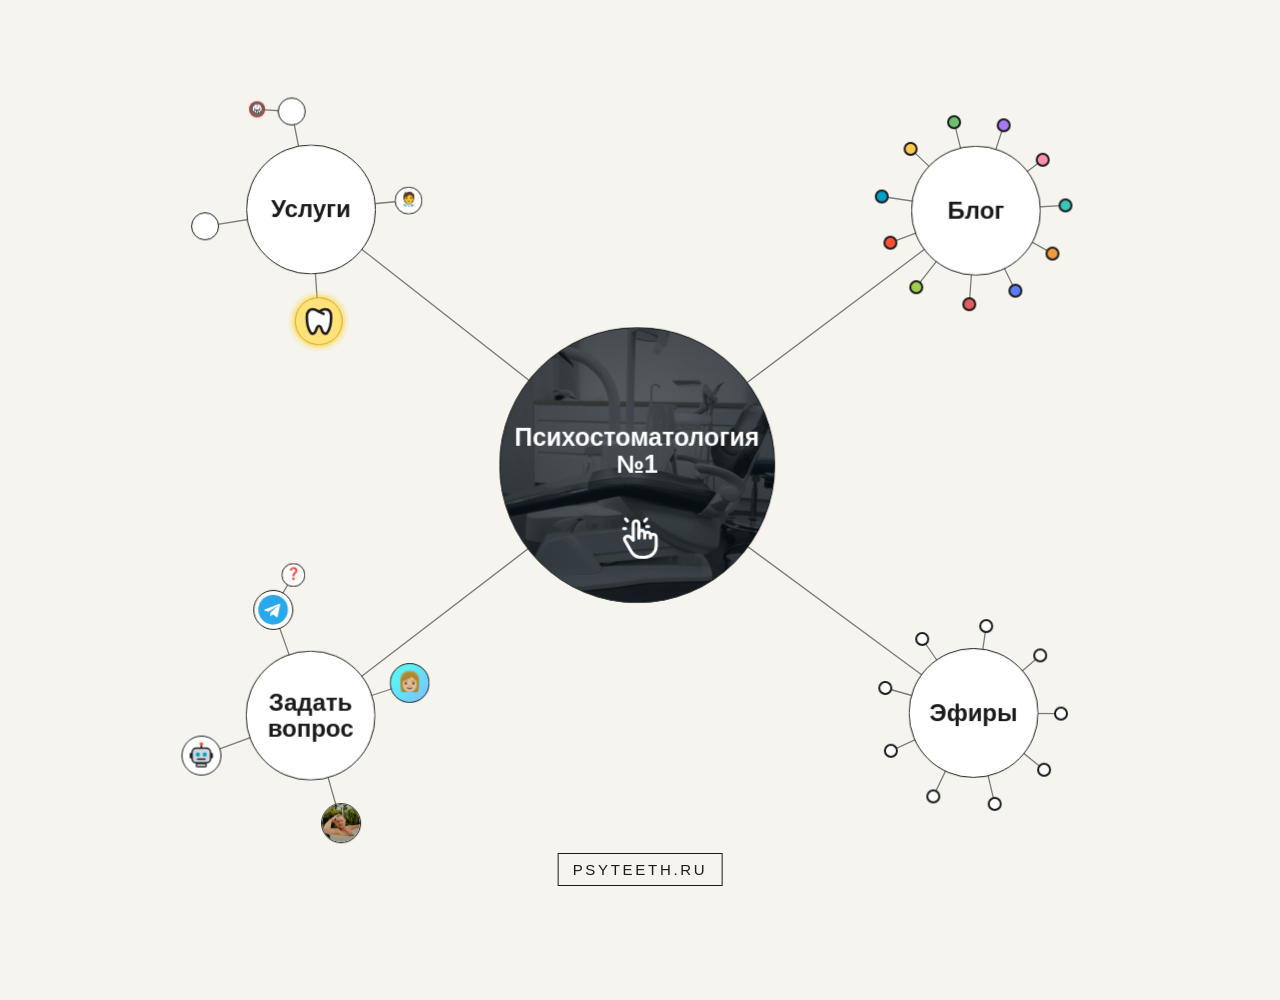
==== commit 66aefffa: "Group popup: link 'Посмотреть, как живёт группа: расписание, цифры, темы недели →' as its own paragr" ====
--- a/index.html
+++ b/index.html
@@ -116,7 +116,8 @@
     <li>для того, чтобы развить эмоциональную устойчивость в любой коммуникации, научиться переводить стресс оппонента в спокойствие и уметь выстраивать конструктивную коммуникацию с любым человеком.</li>
   </ul>
   <p>Сопровождение доступно только после бесплатной диагностики.<br>Происходит в групповом формате при участии всех специалистов Психостоматологии №1.</p>
-  <p><strong>Стоимость:</strong> 15 000 руб / месяц<br>Возможно индивидуальное сопровождение.<br>Подробнее о том, как происходит работа - <a class="link" href="https://psyteeth.github.io/schedule/" target="_blank" rel="noopener">в статистике</a></p>
+  <p><strong>Стоимость:</strong> 15 000 руб / месяц<br>Возможно индивидуальное сопровождение.</p>
+  <p><a class="link" href="https://psyteeth.github.io/schedule/" target="_blank" rel="noopener">Посмотреть, как живёт группа: расписание, цифры, темы недели →</a></p>
 </section>
 <section id="d-clinic">
   <h3>Сотрудничество для стоматологов, ортодонтов и клиник</h3>
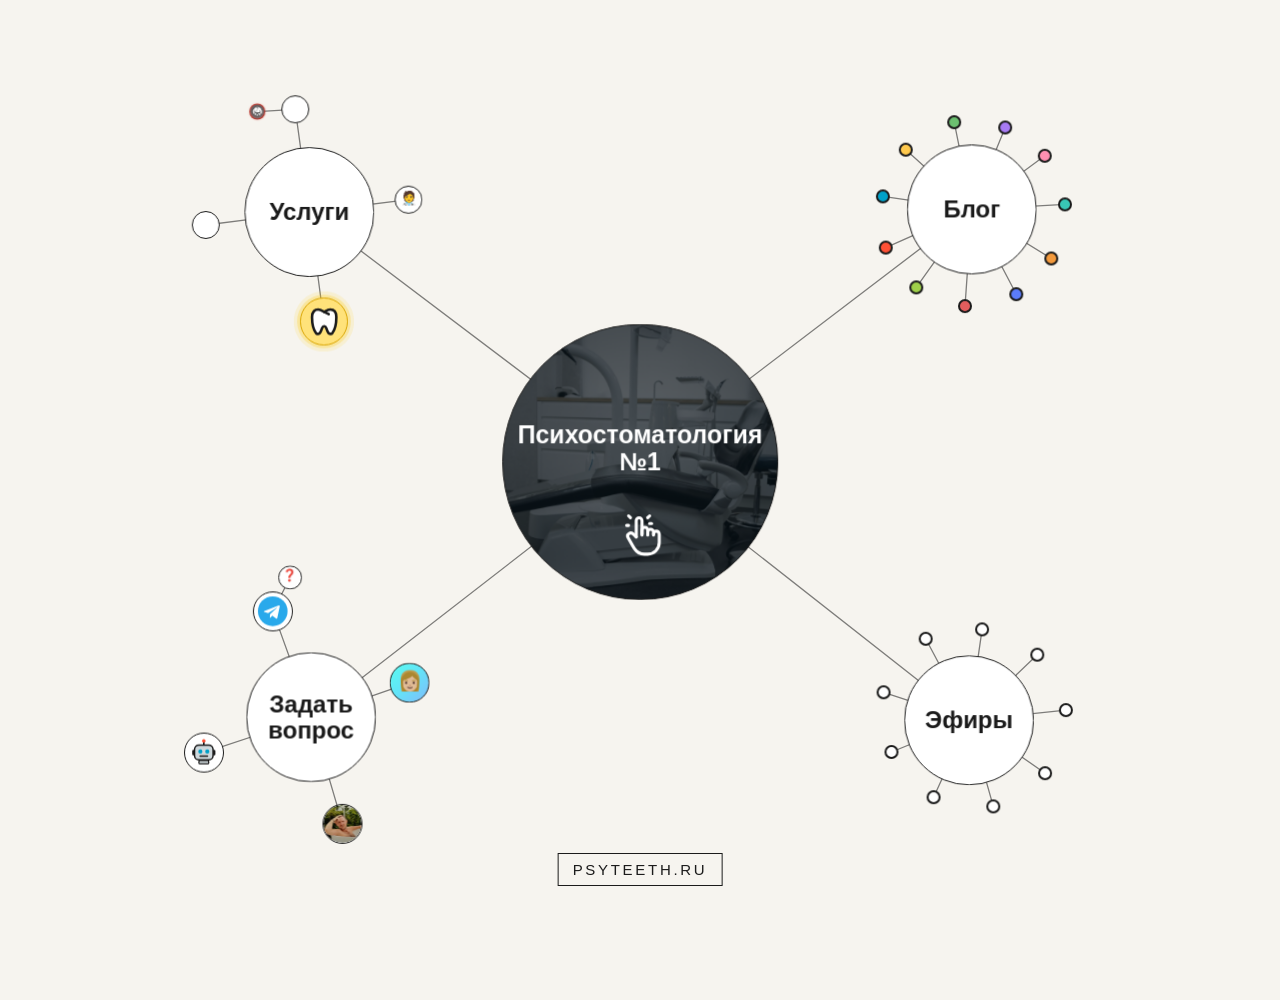
==== commit 87fc7c71: "Stats (GoatCounter, off until the code is set): map sections, popups, outbound links, easter egg; ar" ====
--- a/index.html
+++ b/index.html
@@ -13,7 +13,7 @@
 <meta property="og:url" content="https://psyteeth.ru/">
 <meta property="og:image" content="https://psyteeth.ru/assets/img/62626664-noroot.jpg">
 <link rel="icon" href="./assets/img/30326538-ttttt.svg" type="image/svg+xml">
-<link rel="stylesheet" href="./assets/css/graph.css?v=98">
+<link rel="stylesheet" href="./assets/css/graph.css?v=99">
 </head>
 <body>
 
@@ -321,6 +321,7 @@
 </section>
 </div>
 
-<script src="./assets/js/graph.js?v=98"></script>
+<script src="./assets/js/stats.js?v=1"></script>
+<script src="./assets/js/graph.js?v=99"></script>
 </body>
 </html>
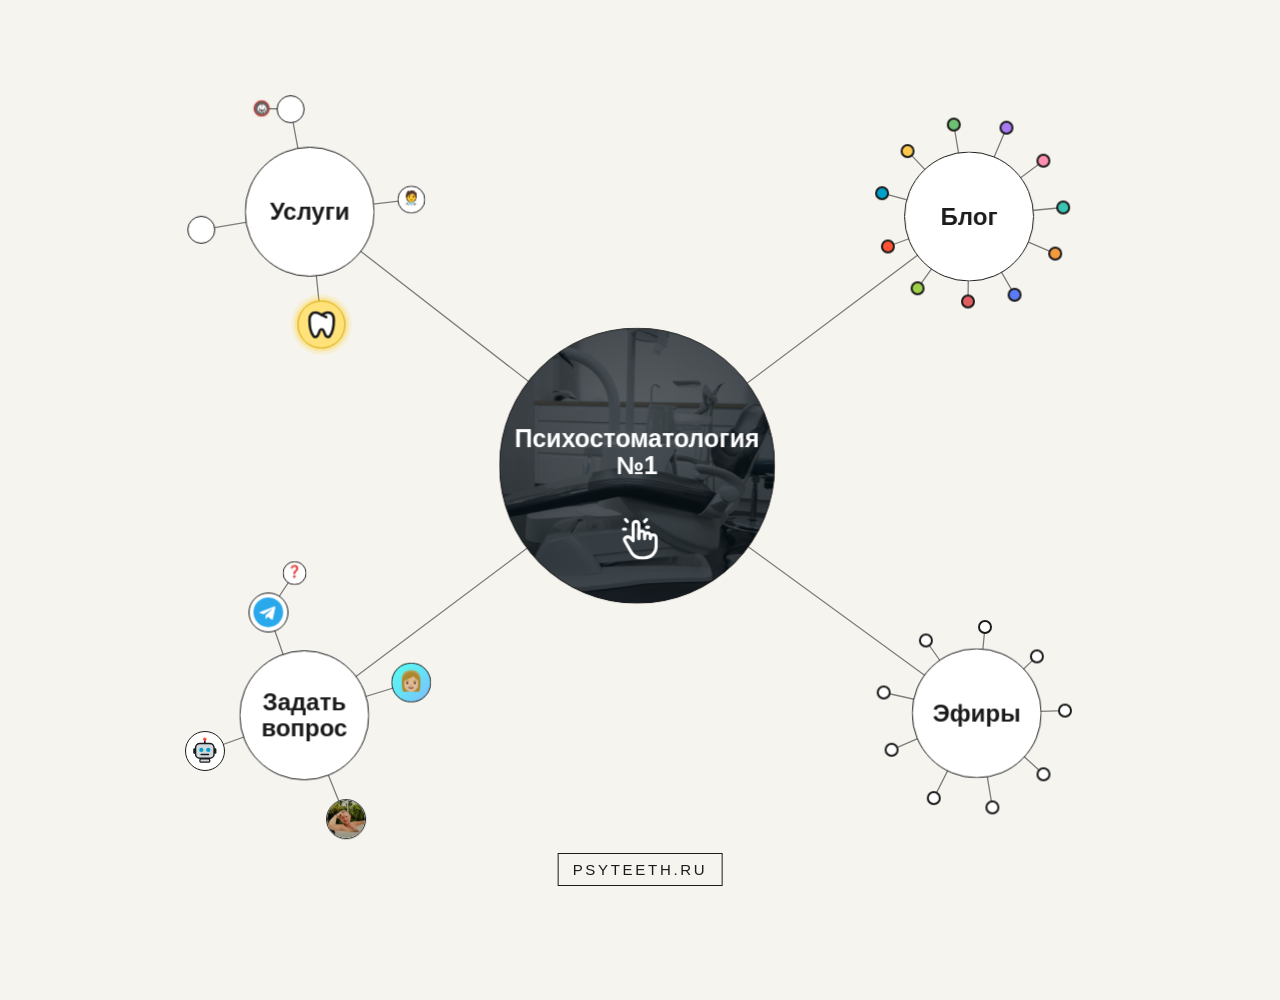
==== commit cb434b98: "Stats: enable GoatCounter (psyteeth) Co-Authored-By: Claude Opus 5.5 <noreply@anthropic.com>" ====
--- a/index.html
+++ b/index.html
@@ -321,7 +321,7 @@
 </section>
 </div>
 
-<script src="./assets/js/stats.js?v=1"></script>
+<script src="./assets/js/stats.js?v=2"></script>
 <script src="./assets/js/graph.js?v=99"></script>
 </body>
 </html>
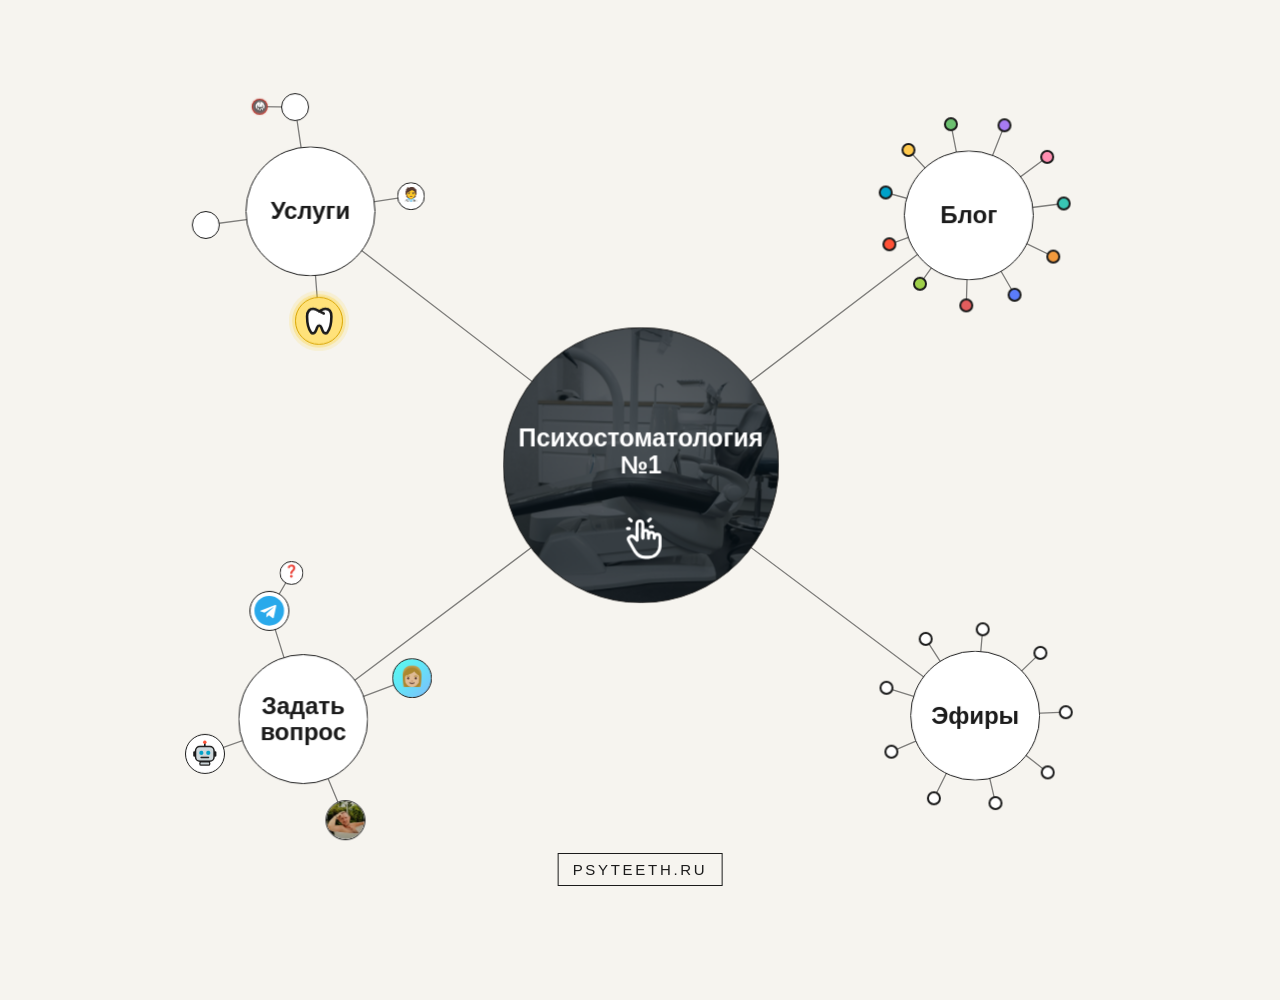
==== commit 97d3267d: "Зубное кунг-фу: without Исцеление отношений — 50 000 ₽ в месяц Co-Authored-By: Claude Opus 5.5 <nore" ====
--- a/index.html
+++ b/index.html
@@ -164,11 +164,11 @@
       <div class="zkf__col">
         <div class="zkf__tile">
           <span class="zkf__who">с Антоном</span>
-          <span class="zkf__price">+50 000 ₽ в месяц</span>
+          <span class="zkf__price">+100 000 ₽ в месяц</span>
           <span class="zkf__dur">тренировка 15–30 минут</span>
         </div>
         <div class="zkf__book">
-          <span>Участие в Зубном кунг-фу возможно только при одновременном участии в Исцелении отношений.</span>
+          <span>Участие в Зубном кунг-фу без Исцеления отношений — 50 000 ₽ в месяц.</span>
           <span>Запись через администратора Марию — писать <a class="zkf__link" href="https://t.me/psyteeth" target="_blank" rel="noopener">в Telegram</a></span>
         </div>
       </div>
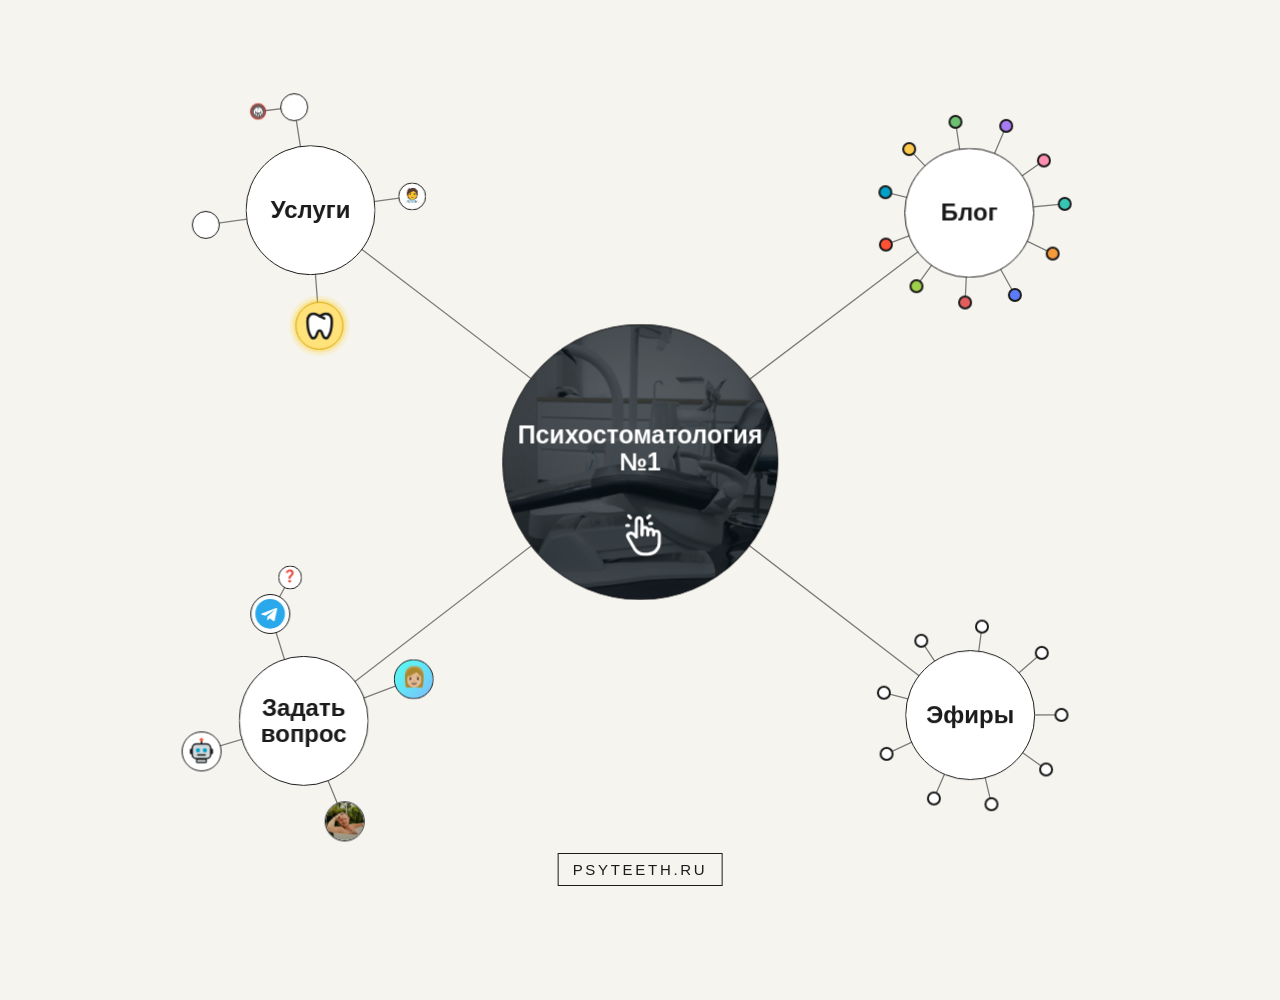
==== commit a4e7a936: "Зубное кунг-фу: с Антоном +100 000 ₽ в месяц Co-Authored-By: Claude Opus 5.5 <noreply@anthropic.com>" ====
--- a/index.html
+++ b/index.html
@@ -168,7 +168,7 @@
           <span class="zkf__dur">тренировка 15–30 минут</span>
         </div>
         <div class="zkf__book">
-          <span>Участие в Зубном кунг-фу без Исцеления отношений — 50 000 ₽ в месяц.</span>
+          <span>Участие в Зубном кунг-фу возможно только при одновременном участии в Исцелении отношений.</span>
           <span>Запись через администратора Марию — писать <a class="zkf__link" href="https://t.me/psyteeth" target="_blank" rel="noopener">в Telegram</a></span>
         </div>
       </div>
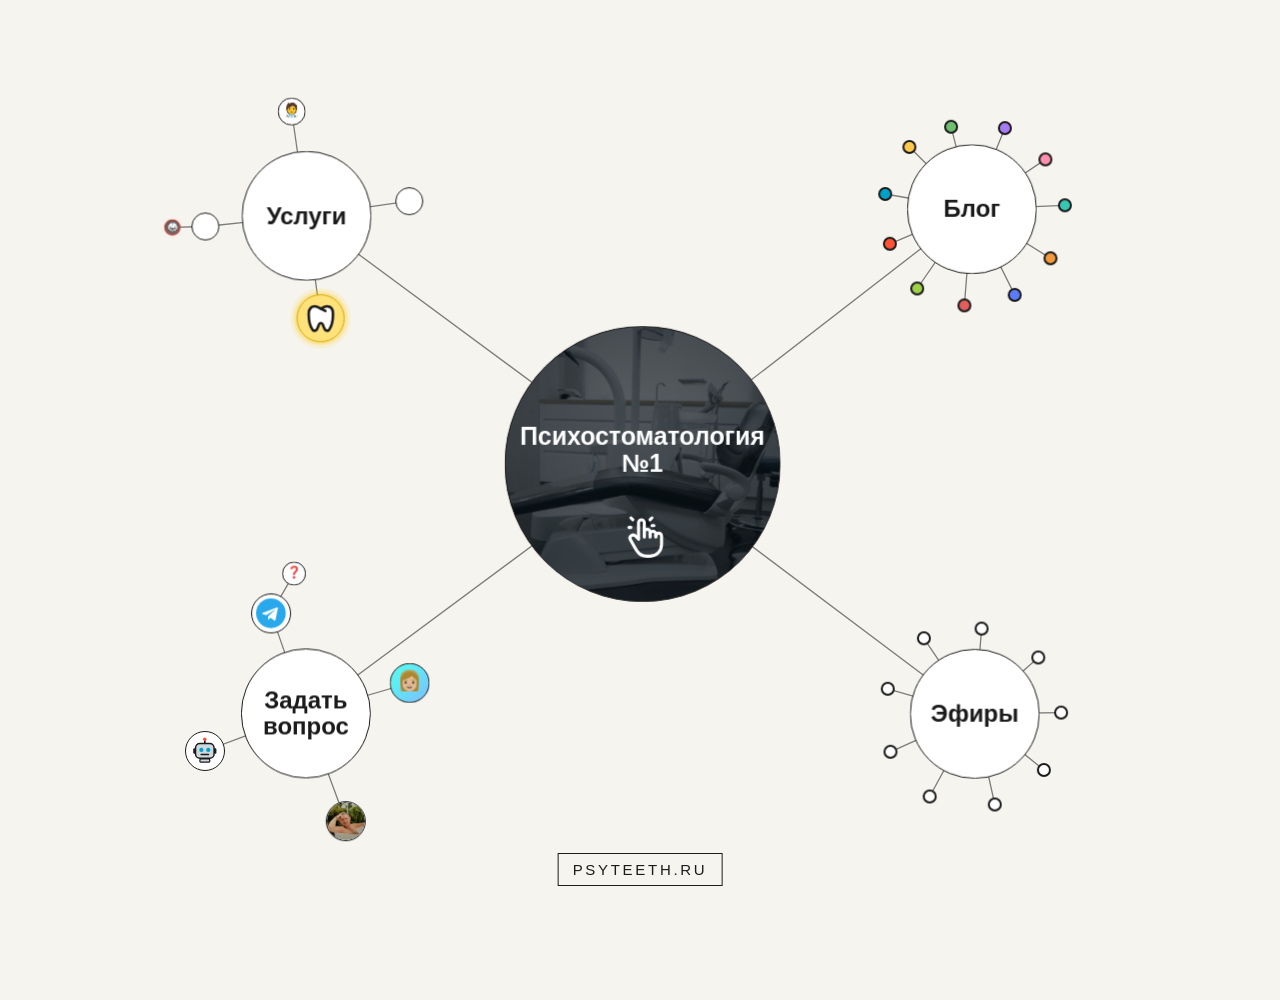
==== commit 6b6a56a0: "Services: reorder satellites — group bottom-right, Стоматологам bottom-left, консультация top-left (" ====
--- a/index.html
+++ b/index.html
@@ -13,7 +13,7 @@
 <meta property="og:url" content="https://psyteeth.ru/">
 <meta property="og:image" content="https://psyteeth.ru/assets/img/62626664-noroot.jpg">
 <link rel="icon" href="./assets/img/30326538-ttttt.svg" type="image/svg+xml">
-<link rel="stylesheet" href="./assets/css/graph.css?v=99">
+<link rel="stylesheet" href="./assets/css/graph.css?v=100">
 </head>
 <body>
 
@@ -168,7 +168,7 @@
           <span class="zkf__dur">тренировка 15–30 минут</span>
         </div>
         <div class="zkf__book">
-          <span>Участие в Зубном кунг-фу возможно только при одновременном участии в Исцелении отношений.</span>
+          <span>Участие в Зубном кунг-фу без Исцеления отношений — 50 000 ₽ в месяц.</span>
           <span>Запись через администратора Марию — писать <a class="zkf__link" href="https://t.me/psyteeth" target="_blank" rel="noopener">в Telegram</a></span>
         </div>
       </div>
@@ -322,6 +322,6 @@
 </div>
 
 <script src="./assets/js/stats.js?v=2"></script>
-<script src="./assets/js/graph.js?v=99"></script>
+<script src="./assets/js/graph.js?v=100"></script>
 </body>
 </html>
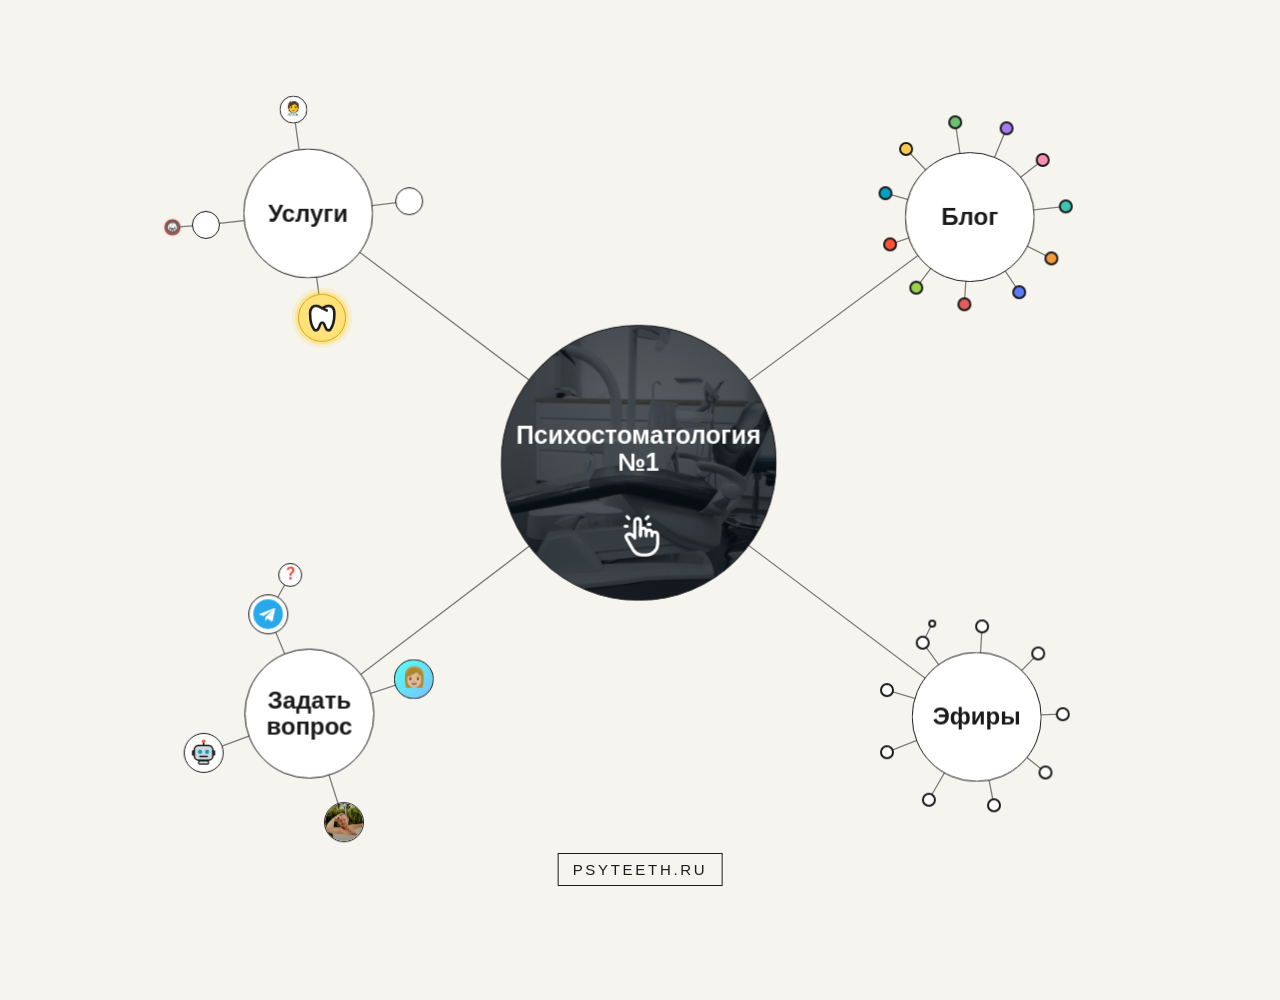
==== commit 3f713b5d: "Efiry: 'Хорошие люди с плохими зубами' (Гульназ Казакова, t.me/psy_teeth/65099) as a sub-satellite o" ====
--- a/index.html
+++ b/index.html
@@ -13,7 +13,7 @@
 <meta property="og:url" content="https://psyteeth.ru/">
 <meta property="og:image" content="https://psyteeth.ru/assets/img/62626664-noroot.jpg">
 <link rel="icon" href="./assets/img/30326538-ttttt.svg" type="image/svg+xml">
-<link rel="stylesheet" href="./assets/css/graph.css?v=100">
+<link rel="stylesheet" href="./assets/css/graph.css?v=101">
 </head>
 <body>
 
@@ -52,6 +52,7 @@
   <h2>Эфиры</h2>
   <ul>
     <li><a href="https://t.me/psy_teeth_official/780">Чем дышат клиенты Психостоматологии №1</a></li>
+    <li><a href="https://t.me/psy_teeth/65099">Хорошие люди с плохими зубами</a></li>
     <li><a href="https://t.me/psy_teeth_official/777">Зубы и чувства, которые за ними прячутся</a></li>
     <li><a href="https://t.me/psy_teeth_official/772">Стабилизатор или катализатор</a></li>
     <li><a href="https://t.me/psy_teeth_official/767">Расстройство</a></li>
@@ -259,6 +260,13 @@
   <p>В эфире Антон Казаков делится выводами шести с половиной лет работы психостоматологии. Почему за зубом, который «включается» и отнимает улыбку, почти всегда стоит близкий человек со словами «мне плохо, порадуй меня». Почему привычка подстраиваться и держать лицо — те самые «медальки за хорошесть» — обходится зубам дороже всего. И что меняется, когда перестаёшь спасать других за свой счёт и начинаешь спокойно говорить о своих чувствах: вплоть до того, что снова можно без страха есть холодное, сладкое и жевать на обе стороны.</p>
   <p><a class="btn-tg" href="https://t.me/psy_teeth_official/780" target="_blank" rel="noopener">Смотреть в Телеграме</a></p>
 </section>
+<section id="d-e1s">
+  <h3>Хорошие люди с плохими зубами</h3>
+  <p class="meta">Эфир · 20 ноября 2026 · Гульназ Казакова</p>
+  <p>Вы отзывчивый и правильный человек: знаете, как себя вести, чтобы близким было спокойно, сглаживаете углы и не делаете того, что их огорчит. А зубы в это время становятся чувствительными, ноют от сладкого и холодного, сжимается челюсть — и вы начинаете жевать осторожно, на одну сторону.</p>
+  <p>Гульназ Казакова продолжает эфир Антона Казакова «Чем дышат клиенты Психостоматологии №1» и объясняет его мягче — для тех, кому прямые слова слышать больно. На живых историях она показывает, как мы подстраиваемся под близких так же, как под больной зуб: выбираем «безопасную» еду и «безопасные» темы, лишь бы никому не было плохо. Почему зуб может заныть именно тогда, когда вы наконец позволили себе быть собой. И почему выбрать себя — это не эгоизм и не война с родными, а умение спокойно оставить близкого с его чувствами, не бросаясь его спасать. Именно в этом месте отпускает напряжение — и в отношениях, и в зубах.</p>
+  <p><a class="btn-tg" href="https://t.me/psy_teeth/65099" target="_blank" rel="noopener">Смотреть в Телеграме</a></p>
+</section>
 <section id="d-e2">
   <h3>Зубы и чувства, которые за ними прячутся</h3>
   <p class="meta">Эфир · 5 ноября 2026 · Гульназ Казакова</p>
@@ -322,6 +330,6 @@
 </div>
 
 <script src="./assets/js/stats.js?v=2"></script>
-<script src="./assets/js/graph.js?v=100"></script>
+<script src="./assets/js/graph.js?v=101"></script>
 </body>
 </html>
